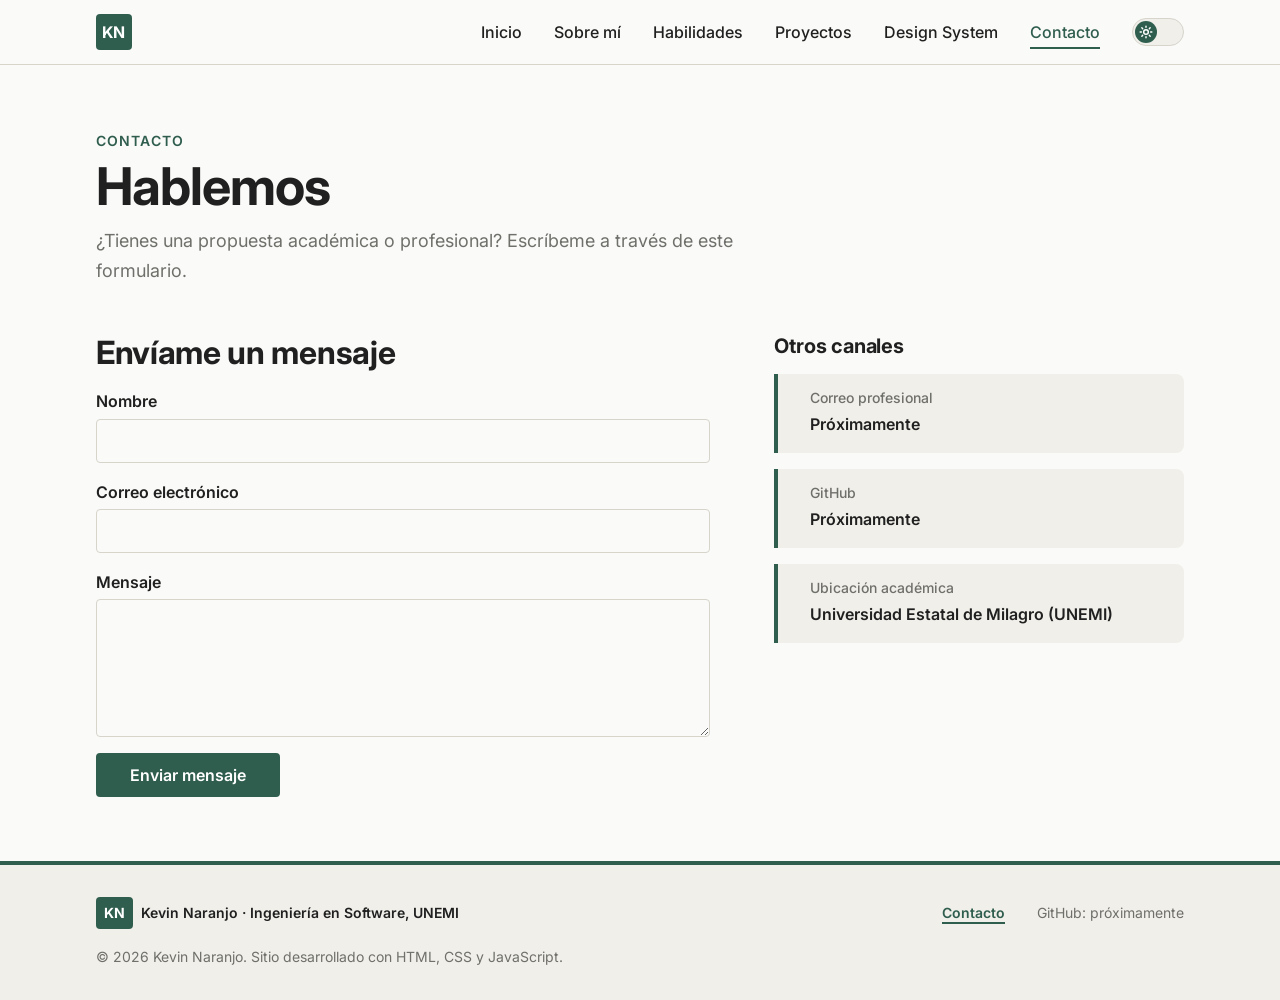
==== contacto.html @ 49560498 "HTML semantico y SEO en todas las paginas Inicio, Sobre mi, Habilidades, Proyectos, Design System y " ====
<!DOCTYPE html>
<html lang="es">
<head>
  <meta charset="UTF-8">
  <meta name="viewport" content="width=device-width, initial-scale=1">
  <title>Contacto | Kevin Naranjo</title>
  <meta name="description" content="Formulario de contacto para comunicarte con Kevin Naranjo, estudiante de Ingeniería en Software en la UNEMI.">
  <meta name="author" content="Kevin Naranjo">
  <meta property="og:title" content="Contacto | Kevin Naranjo">
  <meta property="og:description" content="Formulario de contacto para comunicarte con Kevin Naranjo, estudiante de Ingeniería en Software en la UNEMI.">
  <meta property="og:image" content="img/og-image.png">
  <meta property="og:type" content="website">
  <meta property="og:locale" content="es_EC">
  <link rel="icon" href="img/favicon.svg" type="image/svg+xml">
  <link rel="preconnect" href="https://fonts.googleapis.com">
  <link rel="preconnect" href="https://fonts.gstatic.com" crossorigin>
  <link rel="stylesheet" href="https://fonts.googleapis.com/css2?family=Inter:wght@400;500;600;700&display=swap">
  <link rel="stylesheet" href="css/variables.css">
  <link rel="stylesheet" href="css/style.css">
  <script src="js/theme-init.js"></script>
  <script src="js/main.js" defer></script>
</head>
<body>
  <a class="skip-link" href="#contenido">Saltar al contenido principal</a>

  <header class="site-header">
    <nav class="navbar container" aria-label="Navegación principal">
      <button class="nav-toggle" type="button" aria-expanded="false" aria-controls="nav-drawer" aria-label="Abrir menú de navegación">
        <span class="nav-toggle__bar"></span>
        <span class="nav-toggle__bar"></span>
        <span class="nav-toggle__bar"></span>
      </button>
      <a class="navbar__logo" href="index.html" aria-label="Kevin Naranjo, ir al inicio">KN</a>
      <ul class="navbar__links" id="nav-drawer">
        <li><a class="nav-link" href="index.html">Inicio</a></li>
        <li><a class="nav-link" href="sobre-mi.html">Sobre mí</a></li>
        <li><a class="nav-link" href="skills.html">Habilidades</a></li>
        <li><a class="nav-link" href="proyectos.html">Proyectos</a></li>
        <li><a class="nav-link" href="design-system.html">Design System</a></li>
        <li><a class="nav-link" href="contacto.html" aria-current="page">Contacto</a></li>
      </ul>
      <button class="theme-switch" type="button" role="switch" aria-checked="false" aria-label="Modo oscuro">
        <span class="theme-switch__track">
          <span class="theme-switch__thumb">
            <svg class="theme-switch__icon theme-switch__icon--sun" viewBox="0 0 24 24" aria-hidden="true" focusable="false"><circle cx="12" cy="12" r="4"/><path d="M12 2v2M12 20v2M4.9 4.9l1.4 1.4M17.7 17.7l1.4 1.4M2 12h2M20 12h2M4.9 19.1l1.4-1.4M17.7 6.3l1.4-1.4"/></svg>
            <svg class="theme-switch__icon theme-switch__icon--moon" viewBox="0 0 24 24" aria-hidden="true" focusable="false"><path d="M21 12.8A9 9 0 1 1 11.2 3a7 7 0 0 0 9.8 9.8z"/></svg>
          </span>
        </span>
      </button>
    </nav>
  </header>
  <div class="nav-overlay" hidden></div>

  <main id="contenido">
    <header class="page-header container">
      <p class="page-header__eyebrow">Contacto</p>
      <h1>Hablemos</h1>
      <p class="page-header__lead">¿Tienes una propuesta académica o profesional? Escríbeme a través de este formulario.</p>
    </header>

    <div class="container contact">
      <section class="contact__form-wrap" aria-labelledby="form-titulo">
        <h2 id="form-titulo">Envíame un mensaje</h2>
        <form class="contact-form" id="contact-form" novalidate>
          <div class="form-field">
            <label for="nombre">Nombre</label>
            <input class="input" type="text" id="nombre" name="nombre" autocomplete="name" required minlength="3" aria-describedby="nombre-error">
            <p class="field-error" id="nombre-error"></p>
          </div>
          <div class="form-field">
            <label for="correo">Correo electrónico</label>
            <input class="input" type="email" id="correo" name="correo" autocomplete="email" required aria-describedby="correo-error">
            <p class="field-error" id="correo-error"></p>
          </div>
          <div class="form-field">
            <label for="mensaje">Mensaje</label>
            <textarea class="input input--textarea" id="mensaje" name="mensaje" rows="6" required minlength="10" aria-describedby="mensaje-error"></textarea>
            <p class="field-error" id="mensaje-error"></p>
          </div>
          <button class="btn btn--primary" type="submit">Enviar mensaje</button>
          <p class="form-status" id="form-status" role="status" aria-live="polite"></p>
        </form>
      </section>

      <aside class="contact__aside" aria-labelledby="canales-titulo">
        <h2 id="canales-titulo">Otros canales</h2>
        <ul class="contact-list">
          <li class="contact-list__item">
            <h3 class="contact-list__label">Correo profesional</h3>
            <p class="contact-list__value">Próximamente</p>
          </li>
          <li class="contact-list__item">
            <h3 class="contact-list__label">GitHub</h3>
            <p class="contact-list__value">Próximamente</p>
          </li>
          <li class="contact-list__item">
            <h3 class="contact-list__label">Ubicación académica</h3>
            <p class="contact-list__value">Universidad Estatal de Milagro (UNEMI)</p>
          </li>
        </ul>
      </aside>
    </div>
  </main>

  <footer class="site-footer">
    <div class="container site-footer__inner">
      <p class="site-footer__brand"><span class="site-footer__logo">KN</span> Kevin Naranjo · Ingeniería en Software, UNEMI</p>
      <ul class="site-footer__links">
        <li><a class="text-link" href="contacto.html">Contacto</a></li>
        <li><span class="site-footer__pending">GitHub: próximamente</span></li>
      </ul>
      <p class="site-footer__copy">© 2026 Kevin Naranjo. Sitio desarrollado con HTML, CSS y JavaScript.</p>
    </div>
  </footer>
</body>
</html>
---- css/variables.css ----
/* ==========================================================================
   Variables del sistema visual — Portafolio Kevin Naranjo
   Todas las decisiones de diseño se definen aquí y se reutilizan en style.css
   ========================================================================== */

:root {
  /* Colores */
  --color-primary: #2f5d4e;          /* verde bosque: acento principal */
  --color-primary-hover: #24473c;
  --color-on-primary: #ffffff;       /* texto sobre el color primario */
  --color-secondary: #4a4a48;        /* gris piedra */
  --color-background: #fafaf8;
  --color-surface: #f0efe9;          /* tono cálido para superficies */
  --color-text: #202020;
  --color-text-muted: #6f6f6b;
  --color-border: #d6d4cb;
  --color-success: #2e7d32;
  --color-error: #b3261e;
  --color-overlay: rgb(0 0 0 / 0.45);

  /* Tipografía */
  --font-primary: 'Inter', 'Segoe UI', Arial, sans-serif;
  --font-mono: Consolas, 'Courier New', monospace;
  --font-size-sm: 0.875rem;
  --font-size-base: 1rem;
  --font-size-lg: 1.125rem;
  --font-size-h3: 1.25rem;
  --font-size-h2: clamp(1.5rem, 1.25rem + 1vw, 2rem);
  --font-size-h1: clamp(2.125rem, 1.6rem + 2.2vw, 3.25rem);
  --font-weight-regular: 400;
  --font-weight-medium: 500;
  --font-weight-semibold: 600;
  --font-weight-bold: 700;
  --line-height-base: 1.65;
  --line-height-tight: 1.2;

  /* Espaciado */
  --space-xs: 0.25rem;
  --space-sm: 0.5rem;
  --space-md: 1rem;
  --space-lg: 2rem;
  --space-xl: 4rem;

  /* Bordes */
  --border-width: 1px;
  --border-width-strong: 2px;
  --border-accent: 4px;
  --radius-sm: 0.25rem;              /* bordes rectos */
  --radius-md: 0.5rem;
  --radius-pill: 999px;              /* solo para el switch de tema */

  /* Sombras */
  --shadow-card: 0 2px 8px rgb(0 0 0 / 0.12);
  --shadow-card-hover: 0 10px 20px rgb(0 0 0 / 0.14);
  --shadow-drawer: 4px 0 16px rgb(0 0 0 / 0.18);

  /* Tamaños */
  --container-max: 72rem;
  --header-height: 4rem;
  --drawer-width: min(18rem, 82vw);
  --photo-width: clamp(13rem, 32vw, 21rem);
  --control-height: 2.75rem;
  --switch-width: 3.25rem;
  --switch-height: 1.75rem;
  --icon-size: 2.25rem;
  --lift: -4px;                      /* elevación de las cards en hover */

  /* Movimiento */
  --transition-fast: 150ms ease;
  --transition-base: 250ms ease;
}

/* Modo oscuro: mismas variables, otros valores */
[data-theme="dark"] {
  --color-primary: #6fae96;          /* verde bosque aclarado */
  --color-primary-hover: #8cc4ae;
  --color-on-primary: #10201a;
  --color-secondary: #b9b8b2;
  --color-background: #141414;
  --color-surface: #1f1f1d;
  --color-text: #ecebe6;
  --color-text-muted: #a3a29c;
  --color-border: #34342f;
  --color-success: #6cc070;
  --color-error: #f28b82;
  --color-overlay: rgb(0 0 0 / 0.6);

  --shadow-card: 0 2px 8px rgb(0 0 0 / 0.5);
  --shadow-card-hover: 0 10px 20px rgb(0 0 0 / 0.55);
  --shadow-drawer: 4px 0 16px rgb(0 0 0 / 0.6);

  color-scheme: dark;
}
---- css/style.css ----
/* ==========================================================================
   Estilos del portafolio — Kevin Naranjo
   Enfoque mobile-first. Los valores provienen de variables.css.
   Índice:
     1. Base
     2. Utilidades y layout
     3. Tipografía
     4. Header, navbar y drawer
     5. Switch de tema
     6. Botones y filtros
     7. Inicio (hero)
     8. Encabezado de página y Sobre mí
     9. Habilidades y badges
    10. Proyectos (cards)
    11. Formulario y contacto
    12. Design System
    13. Footer
    14. Media queries
   ========================================================================== */

/* 1. Base
   ========================================================================== */
*,
*::before,
*::after {
  box-sizing: border-box;
}

html {
  scroll-behavior: smooth;
  scroll-padding-top: calc(var(--header-height) + var(--space-md));
}

body {
  margin: 0;
  min-height: 100vh;
  display: flex;
  flex-direction: column;
  background-color: var(--color-background);
  color: var(--color-text);
  font-family: var(--font-primary);
  font-size: var(--font-size-base);
  line-height: var(--line-height-base);
  transition: background-color var(--transition-base), color var(--transition-base);
}

body.no-scroll {
  overflow: hidden;
}

main {
  flex: 1;
}

img,
svg {
  display: block;
  max-width: 100%;
}

img {
  height: auto;
}

ul {
  margin: 0;
  padding: 0;
  list-style: none;
}

figure,
dl,
dd {
  margin: 0;
}

code {
  font-family: var(--font-mono);
  font-size: var(--font-size-sm);
}

:focus-visible {
  outline: var(--border-width-strong) solid var(--color-primary);
  outline-offset: var(--border-width-strong);
}

/* 2. Utilidades y layout
   ========================================================================== */
.container {
  width: 100%;
  max-width: var(--container-max);
  margin-inline: auto;
  padding-inline: var(--space-md);
}

.section {
  padding-block: var(--space-xl);
}

.section--surface {
  background-color: var(--color-surface);
}

.section__more {
  margin-top: var(--space-lg);
}

.visually-hidden {
  position: absolute;
  width: 1px;
  height: 1px;
  padding: 0;
  margin: -1px;
  overflow: hidden;
  clip: rect(0 0 0 0);
  white-space: nowrap;
  border: 0;
}

.skip-link {
  position: absolute;
  top: var(--space-sm);
  left: var(--space-sm);
  z-index: 100;
  padding: var(--space-sm) var(--space-md);
  background-color: var(--color-primary);
  color: var(--color-on-primary);
  border-radius: var(--radius-sm);
  transform: translateY(-200%);
}

.skip-link:focus {
  transform: none;
}

.text-muted {
  color: var(--color-text-muted);
}

/* 3. Tipografía
   ========================================================================== */
h1,
h2,
h3,
.h1,
.h2,
.h3 {
  margin: 0 0 var(--space-md);
  line-height: var(--line-height-tight);
  font-weight: var(--font-weight-bold);
  color: var(--color-text);
}

h1,
.h1 {
  font-size: var(--font-size-h1);
  letter-spacing: -0.02em;
}

h2,
.h2 {
  font-size: var(--font-size-h2);
  letter-spacing: -0.01em;
}

h3,
.h3 {
  font-size: var(--font-size-h3);
  font-weight: var(--font-weight-semibold);
}

p {
  margin: 0 0 var(--space-md);
}

.text-link {
  color: var(--color-primary);
  font-weight: var(--font-weight-semibold);
  text-decoration: underline;
  text-decoration-thickness: var(--border-width-strong);
  text-underline-offset: var(--space-xs);
  transition: color var(--transition-fast);
}

.text-link:hover {
  color: var(--color-primary-hover);
}

/* 4. Header, navbar y drawer
   ========================================================================== */
.site-header {
  position: sticky;
  top: 0;
  z-index: 40;
  background-color: var(--color-background);
  border-bottom: var(--border-width) solid var(--color-border);
  transition: background-color var(--transition-base);
}

.navbar {
  display: flex;
  align-items: center;
  gap: var(--space-md);
  min-height: var(--header-height);
}

.navbar__logo {
  display: inline-flex;
  align-items: center;
  justify-content: center;
  width: var(--icon-size);
  height: var(--icon-size);
  background-color: var(--color-primary);
  color: var(--color-on-primary);
  border-radius: var(--radius-sm);
  font-weight: var(--font-weight-bold);
  letter-spacing: 0.02em;
  text-decoration: none;
}

.nav-link {
  position: relative;
  display: inline-block;
  padding-block: var(--space-xs);
  color: var(--color-text);
  font-weight: var(--font-weight-medium);
  text-decoration: none;
}

/* Subrayado animado: crece de izquierda a derecha */
.nav-link::after {
  content: "";
  position: absolute;
  left: 0;
  bottom: 0;
  width: 100%;
  height: var(--border-width-strong);
  background-color: var(--color-primary);
  transform: scaleX(0);
  transform-origin: left;
  transition: transform var(--transition-base);
}

.nav-link:hover::after,
.nav-link:focus-visible::after,
.nav-link[aria-current="page"]::after {
  transform: scaleX(1);
}

.nav-link[aria-current="page"] {
  color: var(--color-primary);
}

/* Botón del menú móvil (a la izquierda) */
.nav-toggle {
  display: inline-flex;
  flex-direction: column;
  justify-content: center;
  gap: var(--space-xs);
  width: var(--control-height);
  height: var(--control-height);
  padding: var(--space-sm);
  background: transparent;
  border: var(--border-width) solid var(--color-border);
  border-radius: var(--radius-sm);
  cursor: pointer;
}

.nav-toggle__bar {
  display: block;
  width: 100%;
  height: var(--border-width-strong);
  background-color: var(--color-text);
  transition: transform var(--transition-base), opacity var(--transition-fast);
}

.nav-toggle[aria-expanded="true"] .nav-toggle__bar:nth-child(1) {
  transform: translateY(calc(var(--space-xs) + var(--border-width-strong))) rotate(45deg);
}

.nav-toggle[aria-expanded="true"] .nav-toggle__bar:nth-child(2) {
  opacity: 0;
}

.nav-toggle[aria-expanded="true"] .nav-toggle__bar:nth-child(3) {
  transform: translateY(calc(-1 * (var(--space-xs) + var(--border-width-strong)))) rotate(-45deg);
}

/* Drawer lateral (móvil y tablet) */
.navbar__links {
  position: fixed;
  top: var(--header-height);
  bottom: 0;
  left: 0;
  width: var(--drawer-width);
  display: flex;
  flex-direction: column;
  gap: var(--space-md);
  padding: var(--space-lg);
  background-color: var(--color-surface);
  border-right: var(--border-accent) solid var(--color-primary);
  box-shadow: var(--shadow-drawer);
  overflow-y: auto;
  transform: translateX(-100%);
  visibility: hidden;
  transition: transform var(--transition-base), visibility var(--transition-base);
}

.navbar__links.is-open {
  transform: translateX(0);
  visibility: visible;
}

.navbar__links .nav-link {
  font-size: var(--font-size-lg);
}

.nav-overlay {
  position: fixed;
  inset: var(--header-height) 0 0 0;
  z-index: 35;
  background-color: var(--color-overlay);
}

.nav-overlay[hidden] {
  display: none;
}

/* 5. Switch de tema
   ========================================================================== */
.theme-switch {
  margin-left: auto;
  padding: 0;
  background: transparent;
  border: 0;
  border-radius: var(--radius-pill);
  cursor: pointer;
}

.theme-switch__track {
  position: relative;
  display: block;
  width: var(--switch-width);
  height: var(--switch-height);
  background-color: var(--color-surface);
  border: var(--border-width) solid var(--color-border);
  border-radius: var(--radius-pill);
  transition: background-color var(--transition-base);
}

.theme-switch__thumb {
  position: absolute;
  top: var(--border-width-strong);
  left: var(--border-width-strong);
  display: grid;
  place-items: center;
  width: calc(var(--switch-height) - 3 * var(--border-width-strong));
  height: calc(var(--switch-height) - 3 * var(--border-width-strong));
  background-color: var(--color-primary);
  color: var(--color-on-primary);
  border-radius: 50%;
  transition: transform var(--transition-base);
}

.theme-switch[aria-checked="true"] .theme-switch__thumb {
  transform: translateX(calc(var(--switch-width) - var(--switch-height)));
}

.theme-switch__icon {
  width: var(--font-size-sm);
  height: var(--font-size-sm);
  fill: none;
  stroke: currentColor;
  stroke-width: 2.5;
  stroke-linecap: round;
  stroke-linejoin: round;
}

.theme-switch__icon--moon,
.theme-switch[aria-checked="true"] .theme-switch__icon--sun {
  display: none;
}

.theme-switch[aria-checked="true"] .theme-switch__icon--moon {
  display: block;
}

/* 6. Botones y filtros
   ========================================================================== */
.button-group {
  display: flex;
  flex-wrap: wrap;
  gap: var(--space-md);
}

.btn {
  display: inline-flex;
  align-items: center;
  justify-content: center;
  min-height: var(--control-height);
  padding: var(--space-sm) var(--space-lg);
  font-family: inherit;
  font-size: var(--font-size-base);
  font-weight: var(--font-weight-semibold);
  text-decoration: none;
  border: var(--border-width-strong) solid transparent;
  border-radius: var(--radius-sm);
  cursor: pointer;
  transition: background-color var(--transition-fast), color var(--transition-fast), border-color var(--transition-fast);
}

.btn--primary {
  background-color: var(--color-primary);
  border-color: var(--color-primary);
  color: var(--color-on-primary);
}

.btn--primary:hover {
  background-color: var(--color-primary-hover);
  border-color: var(--color-primary-hover);
}

.btn--secondary {
  background-color: transparent;
  border-color: var(--color-primary);
  color: var(--color-primary);
}

.btn--secondary:hover {
  background-color: var(--color-primary);
  color: var(--color-on-primary);
}

.filter-bar {
  display: flex;
  flex-wrap: wrap;
  gap: var(--space-sm);
  margin-bottom: var(--space-md);
}

.filter-btn {
  min-height: var(--control-height);
  padding: var(--space-xs) var(--space-md);
  font-family: inherit;
  font-size: var(--font-size-sm);
  font-weight: var(--font-weight-semibold);
  background-color: transparent;
  color: var(--color-text);
  border: var(--border-width) solid var(--color-border);
  border-radius: var(--radius-sm);
  cursor: pointer;
  transition: background-color var(--transition-fast), color var(--transition-fast), border-color var(--transition-fast);
}

.filter-btn:hover:not(:disabled) {
  border-color: var(--color-primary);
  color: var(--color-primary);
}

.filter-btn[aria-pressed="true"],
.filter-btn[aria-pressed="true"]:hover {
  background-color: var(--color-primary);
  border-color: var(--color-primary);
  color: var(--color-on-primary);
}

.filter-btn:disabled {
  cursor: default;
}

.filter-status {
  min-height: var(--line-height-base);
  color: var(--color-text-muted);
  font-size: var(--font-size-sm);
}

/* 7. Inicio (hero)
   ========================================================================== */
.hero {
  display: grid;
  gap: var(--space-lg);
  align-items: center;
  padding-block: var(--space-xl);
}

.hero__photo {
  position: relative;
  width: var(--photo-width);
  margin-inline: auto;
}

/* Marco desplazado detrás de la foto */
.hero__photo::before {
  content: "";
  position: absolute;
  inset: 0;
  border: var(--border-width-strong) solid var(--color-primary);
  border-radius: var(--radius-md);
  transform: translate(var(--space-md), var(--space-md));
}

.hero__photo img {
  position: relative;
  width: 100%;
  aspect-ratio: 4 / 5;
  object-fit: cover;
  border-radius: var(--radius-md);
}

.hero__eyebrow,
.page-header__eyebrow,
.card__type {
  margin-bottom: var(--space-xs);
  color: var(--color-primary);
  font-size: var(--font-size-sm);
  font-weight: var(--font-weight-semibold);
  letter-spacing: 0.08em;
  text-transform: uppercase;
}

.hero__content h1 {
  margin-bottom: var(--space-sm);
}

.hero__role {
  color: var(--color-secondary);
  font-size: var(--font-size-h3);
  font-weight: var(--font-weight-semibold);
}

.hero__text {
  max-width: 38rem;
  color: var(--color-text-muted);
  font-size: var(--font-size-lg);
  margin-bottom: var(--space-lg);
}

.focus-list {
  display: grid;
  gap: var(--space-md);
}

.focus-item {
  padding: var(--space-lg);
  background-color: var(--color-background);
  border-top: var(--border-accent) solid var(--color-primary);
  border-radius: var(--radius-sm);
}

.focus-item p {
  margin: 0;
  color: var(--color-text-muted);
}

/* 8. Encabezado de página y Sobre mí
   ========================================================================== */
.page-header {
  padding-block: var(--space-xl) var(--space-lg);
}

.page-header h1 {
  margin-bottom: var(--space-sm);
}

.page-header__lead {
  max-width: 44rem;
  color: var(--color-text-muted);
  font-size: var(--font-size-lg);
}

.about {
  display: grid;
  gap: var(--space-lg);
  padding-bottom: var(--space-xl);
}

.about__story p {
  max-width: 42rem;
}

.about__story .button-group {
  margin-top: var(--space-lg);
}

.about__aside {
  display: grid;
  gap: var(--space-md);
  align-content: start;
}

.info-block {
  padding: var(--space-lg);
  background-color: var(--color-surface);
  border-left: var(--border-accent) solid var(--color-primary);
  border-radius: 0 var(--radius-md) var(--radius-md) 0;
}

.info-block h2 {
  font-size: var(--font-size-h3);
}

.info-list {
  display: grid;
  gap: var(--space-md);
}

.info-list dt {
  color: var(--color-text-muted);
  font-size: var(--font-size-sm);
}

.info-list dd {
  font-weight: var(--font-weight-semibold);
}

.tag-list {
  display: flex;
  flex-wrap: wrap;
  gap: var(--space-sm);
}

.tag {
  display: inline-block;
  padding: var(--space-xs) var(--space-sm);
  background-color: var(--color-background);
  color: var(--color-secondary);
  border: var(--border-width) solid var(--color-border);
  border-radius: var(--radius-sm);
  font-size: var(--font-size-sm);
  font-weight: var(--font-weight-medium);
}

.tag--link {
  text-decoration: none;
  transition: border-color var(--transition-fast), color var(--transition-fast);
}

.tag--link:hover {
  border-color: var(--color-primary);
  color: var(--color-primary);
}

/* 9. Habilidades y badges
   ========================================================================== */
.skill-legend {
  margin-bottom: var(--space-lg);
  padding: var(--space-md) var(--space-lg);
  background-color: var(--color-surface);
  border-radius: var(--radius-md);
}

.skill-legend__title {
  font-size: var(--font-size-base);
  margin-bottom: var(--space-sm);
}

.skill-legend__list {
  display: grid;
  gap: var(--space-sm);
  color: var(--color-text-muted);
  font-size: var(--font-size-sm);
}

.skill-legend__list .badge {
  margin-right: var(--space-sm);
}

.skill-category {
  padding-bottom: var(--space-lg);
}

.skill-category h2 {
  padding-bottom: var(--space-sm);
  border-bottom: var(--border-width) solid var(--color-border);
}

.skill-list {
  display: grid;
  grid-template-columns: repeat(auto-fill, minmax(min(16rem, 100%), 1fr));
  gap: var(--space-md);
}

.skill {
  display: flex;
  align-items: flex-start;
  gap: var(--space-md);
  padding: var(--space-md);
  background-color: var(--color-surface);
  border: var(--border-width) solid var(--color-border);
  border-radius: var(--radius-md);
}

.skill__icon {
  flex: none;
  width: var(--icon-size);
  font-size: var(--icon-size);
  line-height: 1;
  color: var(--color-primary);
}

.skill__icon--svg {
  height: var(--icon-size);
  fill: none;
  stroke: currentColor;
  stroke-width: 2;
  stroke-linecap: round;
  stroke-linejoin: round;
}

.skill__name {
  margin-bottom: var(--space-xs);
  font-size: var(--font-size-base);
  font-weight: var(--font-weight-semibold);
}

.skill__desc {
  margin: var(--space-sm) 0 0;
  color: var(--color-text-muted);
  font-size: var(--font-size-sm);
}

.badge {
  display: inline-block;
  padding: 0 var(--space-sm);
  border: var(--border-width) solid transparent;
  border-radius: var(--radius-sm);
  font-size: var(--font-size-sm);
  font-weight: var(--font-weight-semibold);
  white-space: nowrap;
}

.badge--academic {
  background-color: var(--color-primary);
  color: var(--color-on-primary);
}

.badge--known {
  border-color: var(--color-primary);
  color: var(--color-primary);
}

.badge--learning {
  border-style: dashed;
  border-color: var(--color-text-muted);
  color: var(--color-text-muted);
}

/* 10. Proyectos (cards)
   ========================================================================== */
.project-grid {
  display: grid;
  grid-template-columns: repeat(auto-fill, minmax(min(19rem, 100%), 1fr));
  gap: var(--space-lg);
  padding-bottom: var(--space-xl);
}

.project-grid__item[hidden] {
  display: none;
}

.card {
  display: flex;
  flex-direction: column;
  height: 100%;
  padding: var(--space-lg);
  background-color: var(--color-surface);
  border-left: var(--border-accent) solid var(--color-primary);
  border-radius: 0 var(--radius-md) var(--radius-md) 0;
  transition: transform var(--transition-base), box-shadow var(--transition-base);
}

.card:hover,
.card:focus-within {
  transform: translateY(var(--lift));
  box-shadow: var(--shadow-card-hover);
}

.card__media {
  margin-bottom: var(--space-md);
}

.card__media img {
  width: 100%;
  aspect-ratio: 16 / 9;
  object-fit: cover;
  border-radius: var(--radius-sm);
}

.card__title {
  margin-bottom: var(--space-sm);
  font-size: var(--font-size-h3);
  font-weight: var(--font-weight-semibold);
  line-height: var(--line-height-tight);
}

.card__text {
  color: var(--color-text-muted);
}

.card__details {
  display: grid;
  gap: var(--space-xs);
  margin-bottom: var(--space-md);
}

.card__details dt {
  font-size: var(--font-size-sm);
  font-weight: var(--font-weight-semibold);
}

.card__details dd {
  margin-bottom: var(--space-sm);
  color: var(--color-text-muted);
  font-size: var(--font-size-sm);
}

.card__links {
  display: flex;
  flex-wrap: wrap;
  gap: var(--space-md);
  margin: auto 0 0;
  padding-top: var(--space-md);
  border-top: var(--border-width) solid var(--color-border);
  font-size: var(--font-size-sm);
}

.card__pending {
  color: var(--color-text-muted);
  font-style: italic;
}

/* 11. Formulario y contacto
   ========================================================================== */
.contact {
  display: grid;
  gap: var(--space-xl);
  padding-bottom: var(--space-xl);
}

.contact-form {
  display: grid;
  gap: var(--space-md);
  max-width: 40rem;
}

.contact-form .btn {
  justify-self: start;
}

.form-field {
  display: grid;
  gap: var(--space-xs);
}

.form-field label {
  font-weight: var(--font-weight-semibold);
}

.input {
  width: 100%;
  min-height: var(--control-height);
  padding: var(--space-sm) var(--space-md);
  font-family: inherit;
  font-size: var(--font-size-base);
  background-color: var(--color-background);
  color: var(--color-text);
  border: var(--border-width) solid var(--color-border);
  border-radius: var(--radius-sm);
  transition: border-color var(--transition-fast);
}

.input:hover {
  border-color: var(--color-secondary);
}

.input:focus-visible {
  border-color: var(--color-primary);
}

.input--textarea {
  resize: vertical;
}

.input[aria-invalid="true"] {
  border-color: var(--color-error);
}

.field-error {
  margin: 0;
  color: var(--color-error);
  font-size: var(--font-size-sm);
}

.field-error:empty {
  display: none;
}

.form-status {
  margin: 0;
  font-weight: var(--font-weight-semibold);
}

.form-status:empty {
  display: none;
}

.form-status--success {
  padding: var(--space-sm) var(--space-md);
  color: var(--color-success);
  border-left: var(--border-accent) solid var(--color-success);
  background-color: var(--color-surface);
}

.form-status--error {
  color: var(--color-error);
}

.contact__aside h2 {
  font-size: var(--font-size-h3);
}

.contact-list {
  display: grid;
  gap: var(--space-md);
}

.contact-list__item {
  padding: var(--space-md) var(--space-lg);
  background-color: var(--color-surface);
  border-left: var(--border-accent) solid var(--color-primary);
  border-radius: 0 var(--radius-md) var(--radius-md) 0;
}

.contact-list__label {
  margin-bottom: var(--space-xs);
  font-size: var(--font-size-sm);
  color: var(--color-text-muted);
  font-weight: var(--font-weight-medium);
}

.contact-list__value {
  margin: 0;
  font-weight: var(--font-weight-semibold);
}

/* 12. Design System
   ========================================================================== */
.ds {
  padding-bottom: var(--space-xl);
}

.ds-index {
  margin-bottom: var(--space-lg);
}

.ds-section {
  padding-block: var(--space-lg);
  border-top: var(--border-width) solid var(--color-border);
}

.swatch-grid {
  display: grid;
  grid-template-columns: repeat(auto-fill, minmax(min(11rem, 100%), 1fr));
  gap: var(--space-md);
}

.swatch {
  overflow: hidden;
  background-color: var(--color-surface);
  border: var(--border-width) solid var(--color-border);
  border-radius: var(--radius-md);
}

.swatch__color {
  display: block;
  height: 5rem;
  border-bottom: var(--border-width) solid var(--color-border);
}

.swatch__color--primary { background-color: var(--color-primary); }
.swatch__color--primary-hover { background-color: var(--color-primary-hover); }
.swatch__color--secondary { background-color: var(--color-secondary); }
.swatch__color--background { background-color: var(--color-background); }
.swatch__color--surface { background-color: var(--color-surface); }
.swatch__color--text { background-color: var(--color-text); }
.swatch__color--text-muted { background-color: var(--color-text-muted); }
.swatch__color--success { background-color: var(--color-success); }
.swatch__color--error { background-color: var(--color-error); }

.swatch__info {
  display: grid;
  gap: var(--space-xs);
  padding: var(--space-sm) var(--space-md);
}

.swatch__info code {
  color: var(--color-text-muted);
  overflow-wrap: anywhere;
}

.swatch__value {
  text-transform: uppercase;
}

.type-specimen {
  display: grid;
  gap: var(--space-xs);
}

.type-specimen dt {
  color: var(--color-text-muted);
  font-size: var(--font-size-sm);
}

.type-specimen dd {
  padding-bottom: var(--space-md);
  border-bottom: var(--border-width) dashed var(--color-border);
}

.type-specimen dd > * {
  margin-bottom: 0;
}

.space-scale {
  display: grid;
  gap: var(--space-md);
}

.space-scale__row {
  display: grid;
  grid-template-columns: 7rem 7.5rem 1fr;
  align-items: center;
  gap: var(--space-md);
  font-size: var(--font-size-sm);
}

.space-bar {
  display: block;
  height: var(--space-md);
  background-color: var(--color-primary);
  border-radius: var(--radius-sm);
}

.space-bar--xs { width: var(--space-xs); }
.space-bar--sm { width: var(--space-sm); }
.space-bar--md { width: var(--space-md); }
.space-bar--lg { width: var(--space-lg); }
.space-bar--xl { width: var(--space-xl); }

.token-grid {
  display: grid;
  grid-template-columns: repeat(auto-fill, minmax(min(12rem, 100%), 1fr));
  gap: var(--space-lg);
}

.token-demo {
  padding: var(--space-lg) var(--space-md);
  background-color: var(--color-surface);
  font-size: var(--font-size-sm);
}

.token-demo--radius-sm {
  border: var(--border-width-strong) solid var(--color-primary);
  border-radius: var(--radius-sm);
}

.token-demo--radius-md {
  border: var(--border-width-strong) solid var(--color-primary);
  border-radius: var(--radius-md);
}

.token-demo--accent {
  border-left: var(--border-accent) solid var(--color-primary);
}

.token-demo--shadow {
  box-shadow: var(--shadow-card);
  border-radius: var(--radius-md);
}

.ds-component {
  margin-bottom: var(--space-lg);
}

.ds-preview {
  padding: var(--space-lg);
  border: var(--border-width) dashed var(--color-border);
  border-radius: var(--radius-md);
}

.ds-preview--card {
  max-width: 24rem;
}

.ds-preview--flush {
  padding: 0;
  overflow: hidden;
}

.navbar--demo {
  flex-wrap: wrap;
  min-height: auto;
}

.navbar__links--static {
  position: static;
  width: auto;
  flex-direction: row;
  flex-wrap: wrap;
  gap: var(--space-lg);
  padding: 0;
  background: none;
  border: 0;
  box-shadow: none;
  transform: none;
  visibility: visible;
}

.skill-list--demo {
  max-width: 22rem;
  margin-top: var(--space-md);
}

/* 13. Footer
   ========================================================================== */
.site-footer {
  padding-block: var(--space-lg);
  background-color: var(--color-surface);
  border-top: var(--border-accent) solid var(--color-primary);
  font-size: var(--font-size-sm);
}

.site-footer--demo {
  padding: var(--space-lg);
}

.site-footer__inner {
  display: grid;
  gap: var(--space-md);
}

.site-footer__brand {
  display: flex;
  align-items: center;
  gap: var(--space-sm);
  margin: 0;
  font-weight: var(--font-weight-semibold);
}

.site-footer__logo {
  padding: var(--space-xs) var(--space-sm);
  background-color: var(--color-primary);
  color: var(--color-on-primary);
  border-radius: var(--radius-sm);
  font-weight: var(--font-weight-bold);
}

.site-footer__links {
  display: flex;
  flex-wrap: wrap;
  gap: var(--space-lg);
}

.site-footer__pending,
.site-footer__copy {
  margin: 0;
  color: var(--color-text-muted);
}

/* 14. Media queries
   ========================================================================== */

/* Tablet: 640px en adelante */
@media (min-width: 40em) {
  .container {
    padding-inline: var(--space-lg);
  }

  .hero {
    grid-template-columns: auto 1fr;
    gap: var(--space-xl);
  }

  .hero__photo {
    margin-inline: 0;
  }

  .focus-list {
    grid-template-columns: repeat(3, 1fr);
  }

  .site-footer__inner {
    grid-template-columns: 1fr auto;
    align-items: center;
  }

  .site-footer__copy {
    grid-column: 1 / -1;
  }
}

/* Escritorio: 900px en adelante — el drawer se convierte en menú horizontal */
@media (min-width: 56.25em) {
  .nav-toggle {
    display: none;
  }

  .navbar__links {
    position: static;
    width: auto;
    flex-direction: row;
    gap: var(--space-lg);
    margin-left: auto;
    padding: 0;
    background: none;
    border: 0;
    box-shadow: none;
    overflow: visible;
    transform: none;
    visibility: visible;
    transition: none;
  }

  .navbar__links .nav-link {
    font-size: var(--font-size-base);
  }

  .theme-switch {
    margin-left: var(--space-md);
  }

  .nav-overlay {
    display: none;
  }

  .about {
    grid-template-columns: 2fr 1fr;
    gap: var(--space-xl);
  }

  .contact {
    grid-template-columns: 3fr 2fr;
  }
}

/* Pantallas muy pequeñas: la escala de espaciado se apila */
@media (max-width: 24em) {
  .space-scale__row {
    grid-template-columns: 1fr 1fr;
  }

  .space-bar {
    grid-column: 1 / -1;
  }
}

/* Respeta a quienes prefieren menos movimiento */
@media (prefers-reduced-motion: reduce) {
  html {
    scroll-behavior: auto;
  }

  *,
  *::before,
  *::after {
    transition-duration: 0.01ms !important;
  }

  .card:hover,
  .card:focus-within {
    transform: none;
  }
}
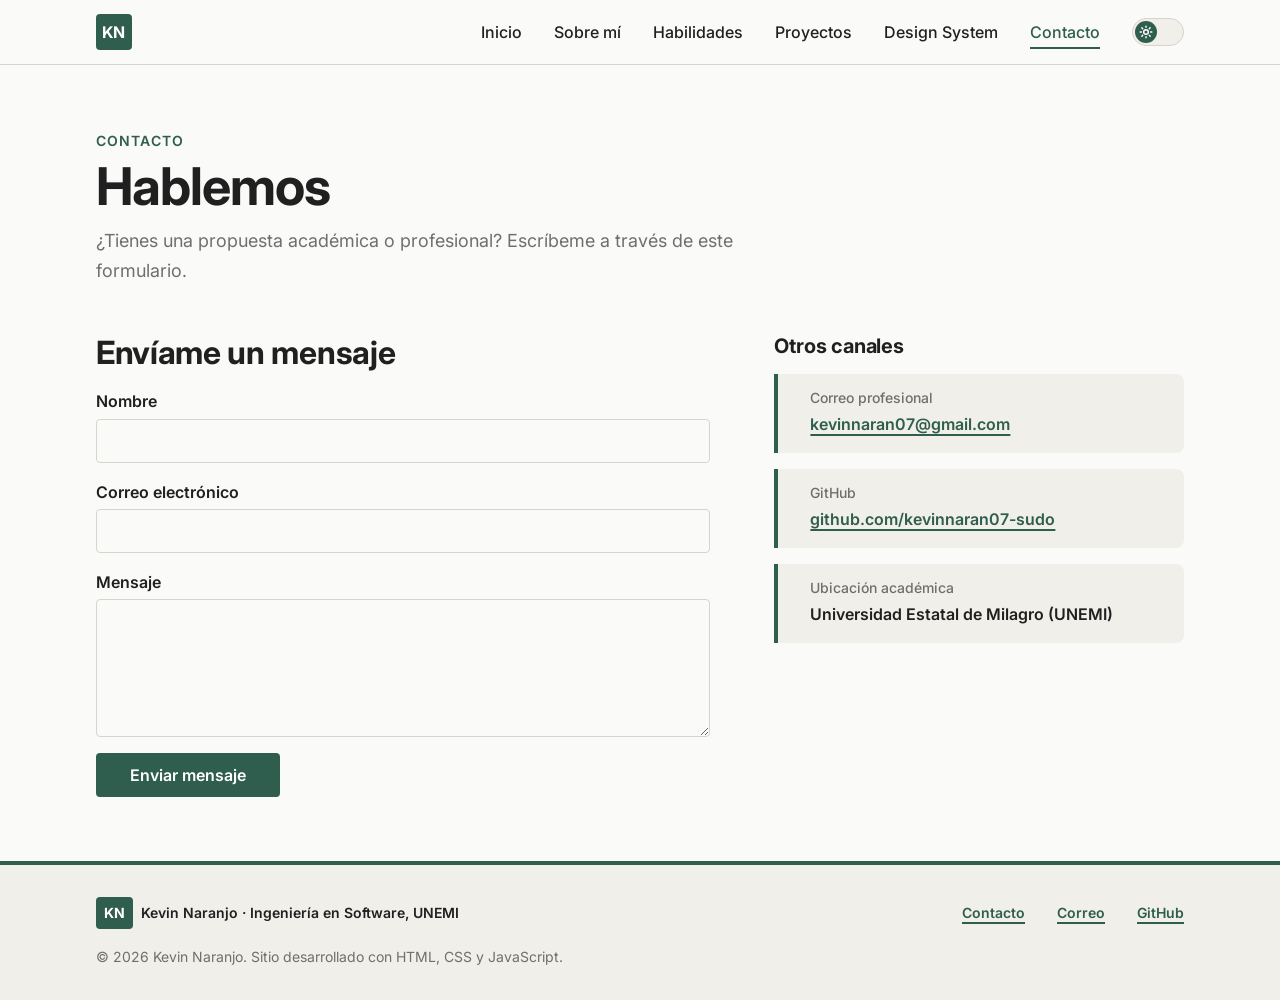
==== commit f93a7283: "Agregar correo profesional y enlace de GitHub Contacto y footer de todas las paginas con kevinnaran0" ====
--- a/contacto.html
+++ b/contacto.html
@@ -8,7 +8,7 @@
   <meta name="author" content="Kevin Naranjo">
   <meta property="og:title" content="Contacto | Kevin Naranjo">
   <meta property="og:description" content="Formulario de contacto para comunicarte con Kevin Naranjo, estudiante de Ingeniería en Software en la UNEMI.">
-  <meta property="og:image" content="img/og-image.png">
+  <meta property="og:image" content="https://kevinnaran07-sudo.github.io/portafolioWeb/img/og-image.png">
   <meta property="og:type" content="website">
   <meta property="og:locale" content="es_EC">
   <link rel="icon" href="img/favicon.svg" type="image/svg+xml">
@@ -87,11 +87,11 @@
         <ul class="contact-list">
           <li class="contact-list__item">
             <h3 class="contact-list__label">Correo profesional</h3>
-            <p class="contact-list__value">Próximamente</p>
+            <p class="contact-list__value"><a class="text-link" href="mailto:kevinnaran07@gmail.com">kevinnaran07@gmail.com</a></p>
           </li>
           <li class="contact-list__item">
             <h3 class="contact-list__label">GitHub</h3>
-            <p class="contact-list__value">Próximamente</p>
+            <p class="contact-list__value"><a class="text-link" href="https://github.com/kevinnaran07-sudo" target="_blank" rel="noopener">github.com/kevinnaran07-sudo</a></p>
           </li>
           <li class="contact-list__item">
             <h3 class="contact-list__label">Ubicación académica</h3>
@@ -107,7 +107,8 @@
       <p class="site-footer__brand"><span class="site-footer__logo">KN</span> Kevin Naranjo · Ingeniería en Software, UNEMI</p>
       <ul class="site-footer__links">
         <li><a class="text-link" href="contacto.html">Contacto</a></li>
-        <li><span class="site-footer__pending">GitHub: próximamente</span></li>
+        <li><a class="text-link" href="mailto:kevinnaran07@gmail.com">Correo</a></li>
+        <li><a class="text-link" href="https://github.com/kevinnaran07-sudo" target="_blank" rel="noopener">GitHub</a></li>
       </ul>
       <p class="site-footer__copy">© 2026 Kevin Naranjo. Sitio desarrollado con HTML, CSS y JavaScript.</p>
     </div>
--- a/css/style.css
+++ b/css/style.css
@@ -1161,7 +1161,6 @@
   gap: var(--space-lg);
 }
 
-.site-footer__pending,
 .site-footer__copy {
   margin: 0;
   color: var(--color-text-muted);
